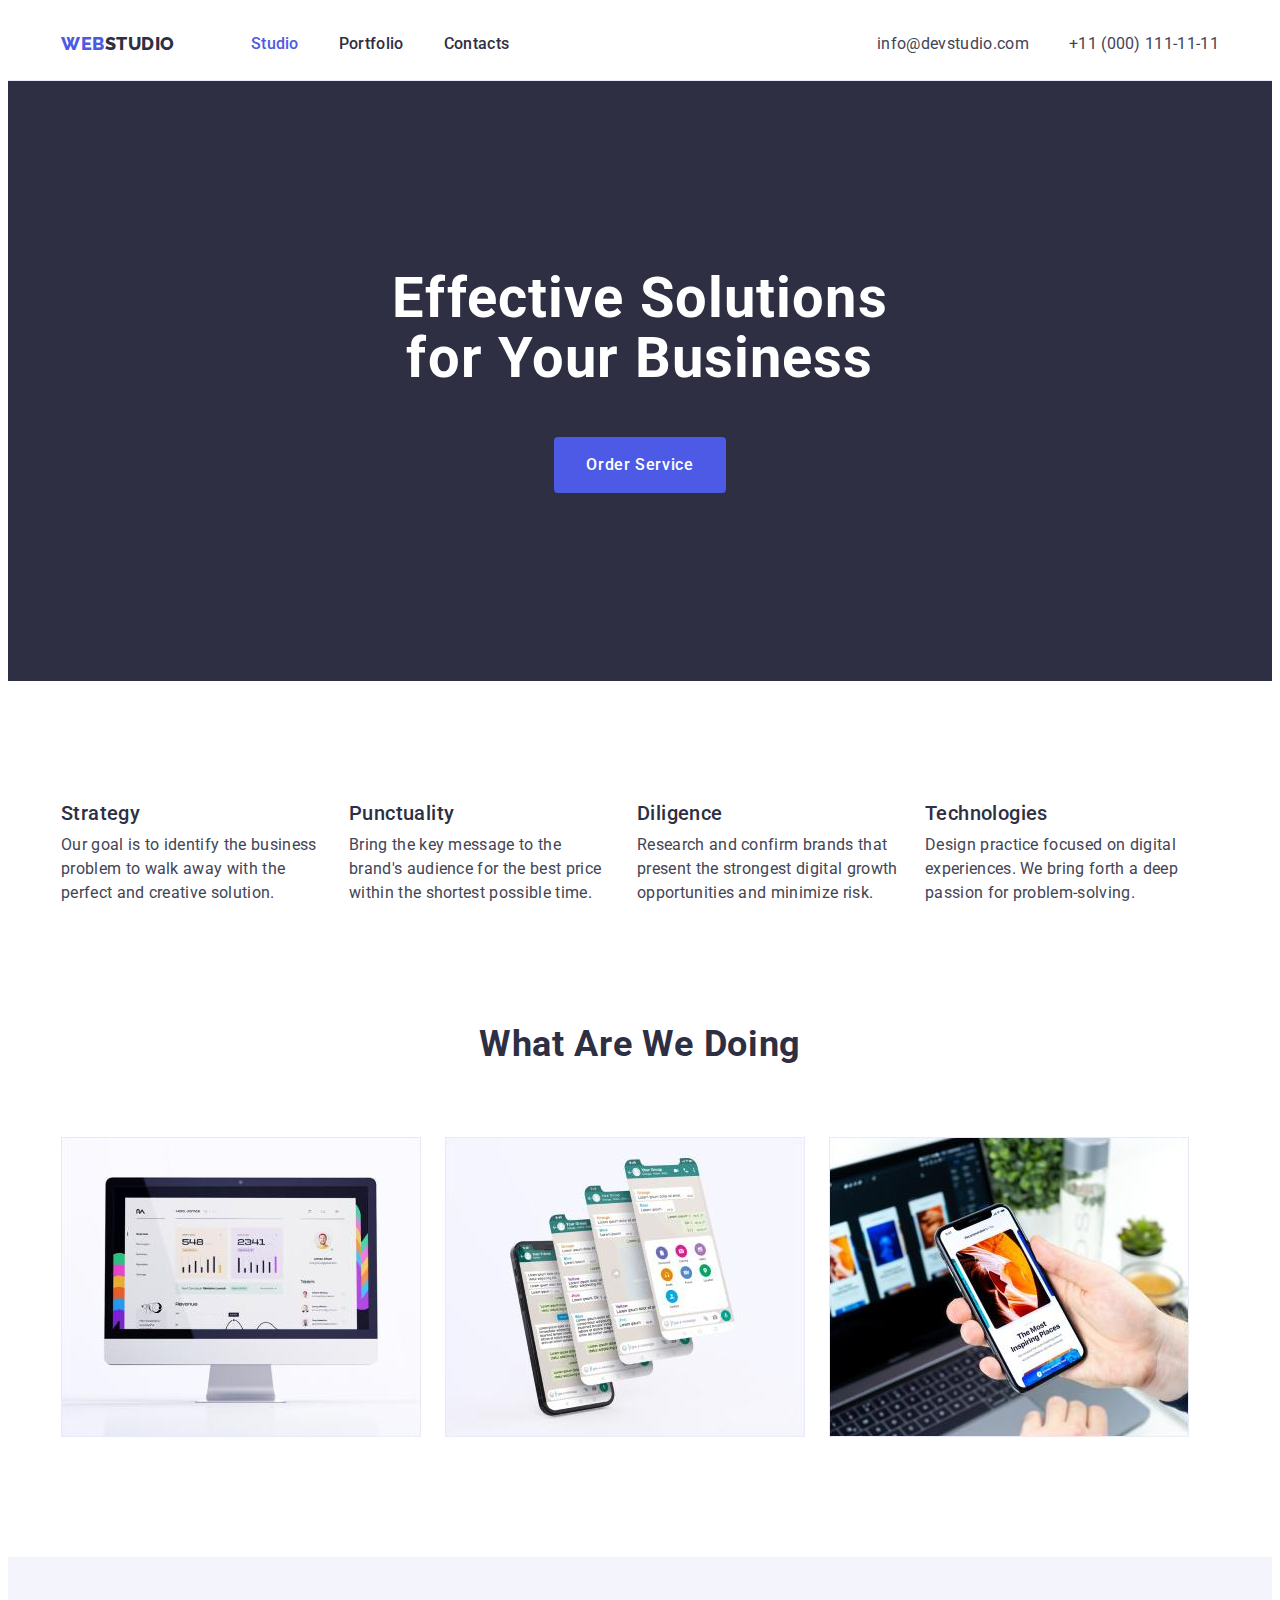
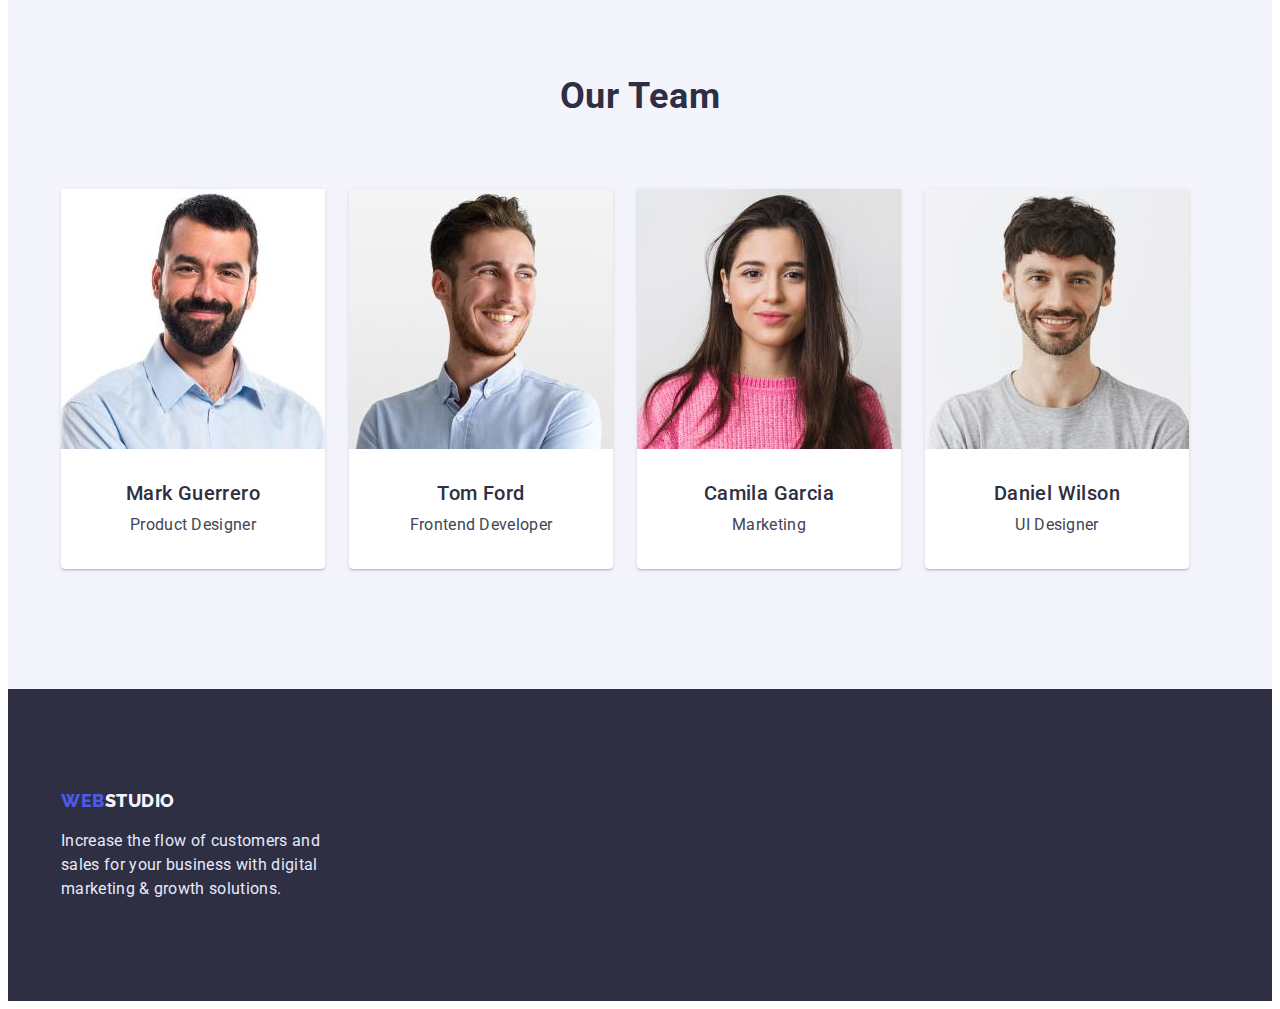
==== index.html @ e49eb693 "Initial commit" ====
<!DOCTYPE html>
<html lang="en">
	<head>
		<meta charset="UTF-8" />
		<meta http-equiv="X-UA-Compatible" content="IE=edge" />
		<meta name="viewport" content="width=device-width, initial-scale=1.0" />
		<title>WebStudio</title>
		<link
			href="https://fonts.googleapis.com/css2?family=Raleway:wght@800&family=Roboto:wght@400;500;700;900&display=swap"
			rel="stylesheet"
		/>
		<link
			rel="stylesheet"
			href="https://cdnjs.cloudflare.com/ajax/libs/modern-normalize/1.1.0/modern-normalize.min.css"
			integrity="sha512-wpPYUAdjBVSE4KJnH1VR1HeZfpl1ub8YT/NKx4PuQ5NmX2tKuGu6U/JRp5y+Y8XG2tV+wKQpNHVUX03MfMFn9Q=="
			crossorigin="anonymous"
			referrerpolicy="no-referrer"
		/>
		<link rel="stylesheet" href="./css/styles.css" />
	</head>
	<body>
		<header class="nav">
			<div class="main-nav container">
				<nav class="page-nav">
					<a href="./index.html" target="_parent" class="logo-primary">Web<span class="logo-secondary">Studio</span></a>
					<ul class="page-nav list">
						<li class="item">
							<a href="./index.html" target="_parent" class="page-nav-link current">Studio</a>
						</li>
						<li class="item">
							<a href="./portfolio.html" target="_parent" class="page-nav-link">Portfolio</a>
						</li>
						<li class="item">
							<a href="" target="_parent" class="page-nav-link">Contacts</a>
						</li>
					</ul>
				</nav>
				<address class="address-nav">
					<ul class="address list">
						<li class="item">
							<a href="mailto:info@devstudio.com" class="address-link">info@devstudio.com</a>
						</li>
						<li class="item">
							<a href="tel:+110001111111" class="address-link">+11 (000) 111-11-11</a>
						</li>
					</ul>
				</address>
			</div>
		</header>
		<main>
			<section class="hero">
				<div class="container">
					<h1 class="hero-title">Effective Solutions for Your Business</h1>
					<button type="button" class="button">Order Service</button>
				</div>
			</section>
			<section class="section">
				<div class="container">
					<h2 class="section-title visually-hidden">Our strengths</h2>
					<ul class="strenghths list">
						<li class="item">
							<h3 class="paragraph-title">Strategy</h3>
							<p class="paragraph">
								Our goal is to identify the business problem to walk away with the perfect and creative solution.
							</p>
						</li>
						<li class="item">
							<h3 class="paragraph-title">Punctuality</h3>
							<p class="paragraph">
								Bring the key message to the brand's audience for the best price within the shortest possible time.
							</p>
						</li>
						<li class="item">
							<h3 class="paragraph-title">Diligence</h3>
							<p class="paragraph">
								Research and confirm brands that present the strongest digital growth opportunities and minimize risk.
							</p>
						</li>
						<li class="item">
							<h3 class="paragraph-title">Technologies</h3>
							<p class="paragraph">
								Design practice focused on digital experiences. We bring forth a deep passion for problem-solving.
							</p>
						</li>
					</ul>
				</div>
			</section>
			<section class="section examples">
				<div class="container"
					><h2 class="section-title examples">What are we doing</h2>
					<ul class="photos list">
						<li class="item">
							<img src="./images/imgdesktop.jpg" alt="Desctop apps" width="360" />
						</li>
						<li class="item">
							<img src="./images/imgphone.jpg" alt="Mobile phones" width="360" />
						</li>
						<li class="item">
							<img src="./images/imgdesign.jpg" alt="Mobile design" width="360" />
						</li> </ul
				></div>
			</section>
			<section class="section team">
				<div class="container"
					><h2 class="section-title team">Our Team</h2>
					<ul class="personnel list">
						<li class="item">
							<img class="photo" src="./images/imgmark.jpg" alt="Mark Guerrero" width="264" />
							<div class="name-tag">
								<h3 class="name">Mark Guerrero</h3>
								<p class="job">Product Designer</p>
							</div>
						</li>
						<li class="item">
							<img class="photo" src="./images/imgtom.jpg" alt="Tom Ford" width="264" />
							<div class="name-tag">
								<h3 class="name">Tom Ford</h3>
								<p class="job">Frontend Developer</p>
							</div>
						</li>
						<li class="item">
							<img class="photo" src="./images/imgcamila.jpg" alt="Camila Garcia" width="264" />
							<div class="name-tag">
								<h3 class="name">Camila Garcia</h3>
								<p class="job">Marketing</p>
							</div>
						</li>
						<li class="item">
							<img class="photo" src="./images/imgdaniel.jpg" alt="Daniel Wilson" width="264" />
							<div class="name-tag">
								<h3 class="name">Daniel Wilson</h3>
								<p class="job">UI Designer</p>
							</div>
						</li>
					</ul>
				</div>
			</section>
		</main>
		<footer class="footer">
			<div class="container">
				<a href="./index.html" target="_parent" class="logo-primary-footer"
					>Web<span class="logo-secondary-footer">Studio</span></a
				>
				<p class="paragraph-footer">
					Increase the flow of customers and sales for your business with digital marketing & growth solutions.
				</p>
			</div>
		</footer>
	</body>
</html>
---- css/styles.css ----
:root {
	--brand-color: #4d5ae5;
	--pressed-state: #404bbf;
	--dark-color: #2e2f42;
	--success-color: #31d0aa;
	--text-color: #434455;
	--subtle-text-color: #8e8f99;
	--accent-color: #e7e9fc;
	--light-color: #f4f4fd;
	--modal-overlay-color: #2e2f42;
	--hero-background-color: #2e2f42;
	--white-color: #ffffff;
}

/* Утилиты */

body {
	color: var(--text-color);
	background-color: var(--white-color);

	font-family: "Roboto", sans-serif;
	font-size: 16px;
}

h1,
h2,
h3,
h4,
h5,
h6 {
	margin-top: 0px;
	margin-bottom: 0px;
}

p {
	margin-top: 0px;
	margin-bottom: 0px;
}

.section {
	padding-top: 120px;
	padding-bottom: 120px;
}

.list {
	padding: 0px;
	margin: 0px;

	list-style: none;
}

.container {
	margin-left: auto;
	margin-right: auto;
	padding: 0px 15px;
	width: 1158px;
}

img {
	display: block;
}

/* Hidden */
.visually-hidden {
	position: absolute;
	width: 1px;
	height: 1px;
	margin: -1px;
	border: 0;
	padding: 0;

	white-space: nowrap;
	clip-path: inset(100%);
	clip: rect(0 0 0 0);
	overflow: hidden;
}

/* Header */

.nav {
	border-bottom: 1px solid var(--accent-color);
}

.main-nav {
	display: flex;
	align-items: center;
}

.logo-primary {
	margin-right: 76px;
	padding-top: 24px;
	padding-bottom: 24px;

	color: var(--brand-color);

	font-family: "Raleway", sans-serif;
	font-weight: 800;
	font-size: 18px;
	line-height: 1.33;
	letter-spacing: 0.03em;
	text-transform: uppercase;
	text-decoration: none;
}

.logo-secondary {
	color: var(--dark-color);

	font-family: "Raleway", sans-serif;
	font-weight: 800;
	font-size: 18px;
	line-height: 1.33;
	letter-spacing: 0.03em;
	text-transform: uppercase;
	text-decoration: none;
}

.page-nav {
	display: flex;
	align-items: center;
}

.page-nav.list {
	display: flex;
}

.page-nav .item:not(:last-child) {
	margin-right: 40px;
}

.page-nav-link {
	display: block;
	padding-top: 24px;
	padding-bottom: 24px;

	color: var(--dark-color);

	font-weight: 500;
	line-height: 1.5;
	text-decoration: none;
	letter-spacing: 0.02em;
}

.page-nav-link.current {
	color: var(--brand-color);
}

.address-nav {
	margin-left: auto;
}

.address.list {
	display: flex;
}

.address.list .item:not(:last-child) {
	margin-right: 40px;
}

.address-link {
	color: var(--text-color);
	font-style: normal;
	font-weight: 400;
	line-height: 1.5;
	text-decoration: none;
	letter-spacing: 0.02em;
}

.page-nav-link:hover,
.address-link:hover,
.page-nav-link:focus,
.address-link:focus {
	color: var(--pressed-state);
}

/* Hero */
.hero {
	padding-top: 188px;
	padding-bottom: 188px;
	background: var(--dark-color);
	text-align: center;
}
.hero-title {
	display: block;
	margin-top: 0px;
	margin-bottom: 48px;
	margin-left: auto;
	margin-right: auto;
	width: 496px;

	color: var(--white-color);

	background-color: var(--dark-color);
	font-size: 56px;
	line-height: 1.07;
	letter-spacing: 0.02em;
}

/* Buttons */
.button {
	border-radius: 4px;
	padding: 16px 32px;
	min-width: 169px;
	border-width: 0px;

	color: var(--white-color);
	background-color: var(--brand-color);

	font-family: inherit;
	font-weight: 500;
	font-size: 16px;
	line-height: 1.5;
	letter-spacing: 0.04em;
	cursor: pointer;
}
.button:hover,
.button:focus {
	color: var(--white-color);
	background-color: var(--pressed-state);
}

.filter-button {
	border-radius: 4px;
	padding: 12px 24px;
	border: 1px solid var(--accent-color);
	min-width: 69px;
	text-align: center;

	color: var(--brand-color);

	background-color: var(--light-color);
	font-family: inherit;
	font-weight: 500;
	font-size: 16px;
	line-height: 1.5;
	text-align: center;
	letter-spacing: 0.04em;
	cursor: pointer;
}

.filter-button:hover,
.filter-button:active {
	color: var(--white-color);
	background-color: var(--pressed-state);
	border: 1px solid transparent;
}

/* Our strengths */
.strenghths.list {
	display: flex;
}

.strenghths.list .item {
	width: 264px;
}

.strenghths.list .item:not(:last-child) {
	margin-right: 24px;
}

.paragraph-title {
	margin-bottom: 8px;
}

.paragraph-title,
.name {
	color: var(--dark-color);
	font-weight: 500;
	font-size: 20px;
	line-height: 1.2;
	letter-spacing: 0.02em;
}

.paragraph {
	line-height: 1.5;
	letter-spacing: 0.02em;
}

/*Examples*/

.photos.list {
	display: flex;
}

.photos.list .item:not(:last-child) {
	margin-right: 24px;
}

.section.examples {
	padding-top: 0px;
}

.section-title.examples {
	margin-bottom: 72px;
}

/* Team */

.personnel.list {
	display: flex;
}

.personnel.list .item:not(:last-child) {
	margin-right: 24px;
}

.name-tag {
	padding: 32px 16px;
	text-align: center;
}

.personnel.list .item {
	background-color: var(--white-color);
	width: 264px;
	border-radius: 0px 0px 4px 4px;
	box-shadow: 0px 1px 6px rgba(46, 47, 66, 0.08), 0px 1px 1px rgba(46, 47, 66, 0.16), 0px 2px 1px rgba(46, 47, 66, 0.08);
}

.team {
	background: var(--light-color);
}

.job {
	line-height: 1.5;
	letter-spacing: 0.02em;
}

.section-title.team {
	margin-bottom: 72px;
}

.name {
	margin-bottom: 8px;
}

/* Sections */

.section-title {
	color: var(--dark-color);
	font-size: 36px;
	line-height: 1.11;
	text-align: center;
	text-transform: capitalize;
	letter-spacing: 0.02em;
}

.section.portfolio {
	padding-top: 96px;
}

/* Filters */

.filter.list {
	display: flex;
	justify-content: center;
	gap: 24px;
	margin-bottom: 72px;
}

/* Portfolio photos list */

.portfolio-photos.list {
	display: flex;
	flex-wrap: wrap;
}

.portfolio-photo {
	width: 360px;
	margin-right: 24px;
	margin-bottom: 48px;
}

.portfolio-photo:nth-child(3n) {
	margin-right: 0px;
}

.portfolio-photo:nth-last-child(-n + 3) {
	margin-bottom: 0px;
}

.card-name {
	border: 1px solid var(--accent-color);
	border-width: 0px 1px 1px;

	padding-left: 16px;
	padding-top: 32px;
	padding-bottom: 32px;
}

.portfolio-img {
}

/* Footer */

.footer {
	background: var(--dark-color);
	padding: 100px 0px;
}

.logo-primary-footer {
	display: block;
	margin-bottom: 16px;

	color: var(--brand-color);

	background-color: var(--dark-color);
	font-family: "Raleway", sans-serif;
	font-weight: 800;
	font-size: 18px;
	line-height: 1.33;
	letter-spacing: 0.03em;
	text-transform: uppercase;
	text-decoration: none;
}

.logo-secondary-footer {
	color: var(--light-color);
	font-family: "Raleway", sans-serif;
	font-weight: 800;
	font-size: 18px;
	line-height: 1.33;
	letter-spacing: 0.03em;
	text-transform: uppercase;
	text-decoration: none;
}

.paragraph-footer {
	width: 264px;

	color: var(--accent-color);

	background-color: var(--dark-color);
	font-size: 16px;
	line-height: 1.5;
	letter-spacing: 0.02em;
}
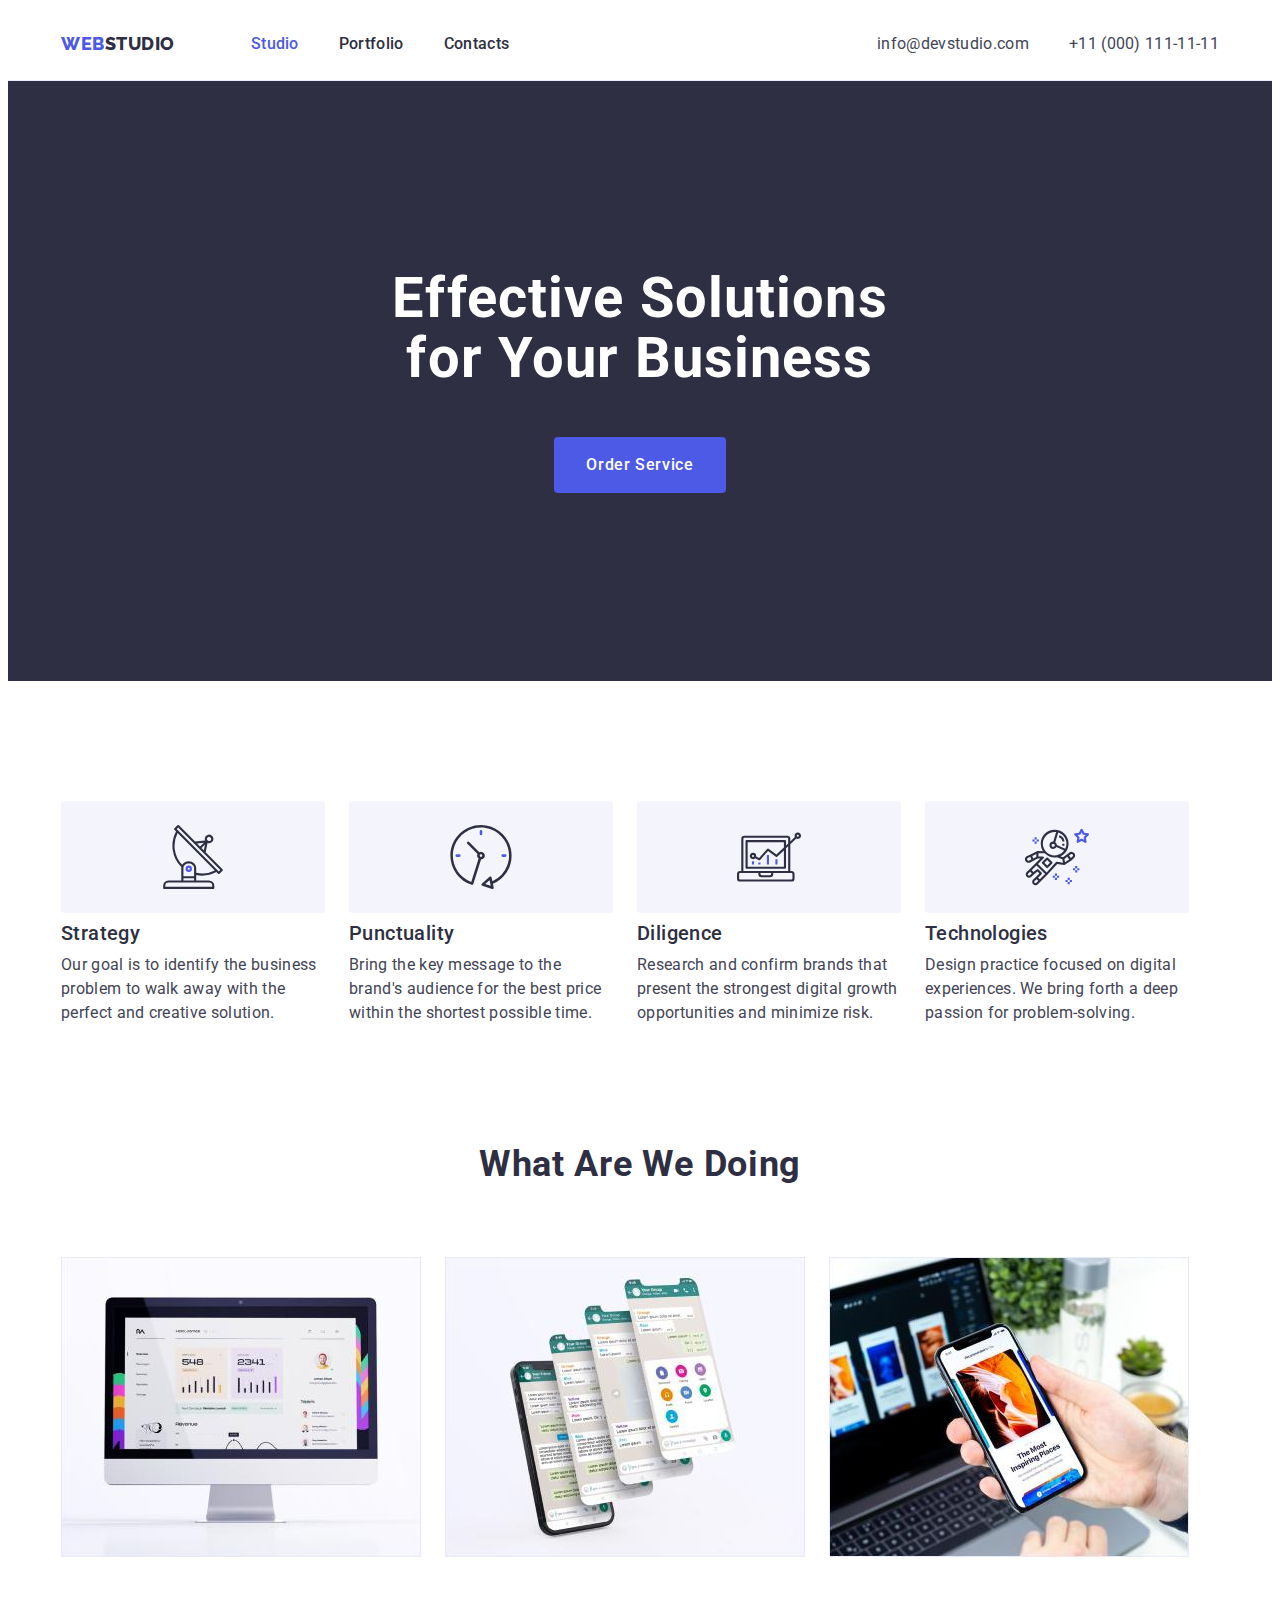
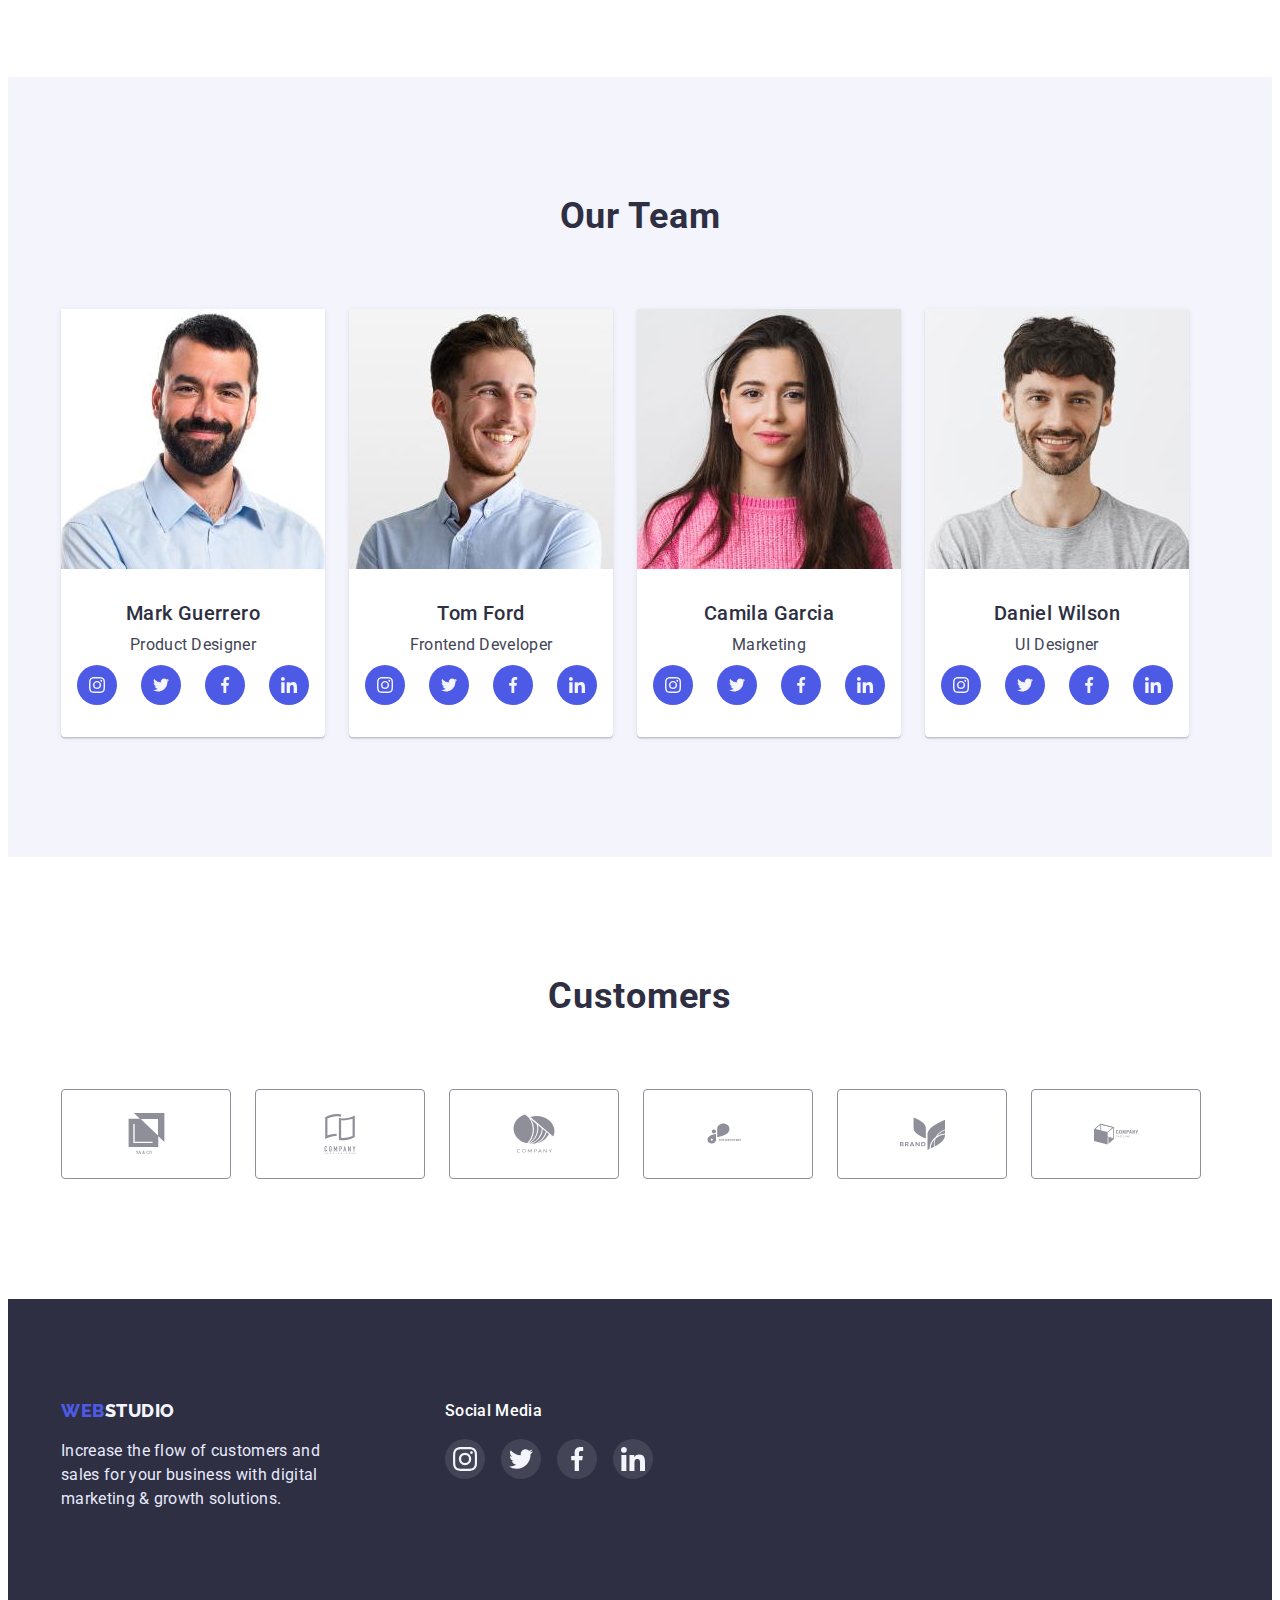
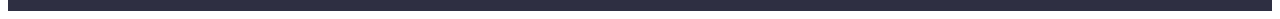
==== commit 192a7df1: "final" ====
--- a/index.html
+++ b/index.html
@@ -48,7 +48,7 @@
 			</div>
 		</header>
 		<main>
-			<section class="hero">
+			<section class="hero overlay">
 				<div class="container">
 					<h1 class="hero-title">Effective Solutions for Your Business</h1>
 					<button type="button" class="button">Order Service</button>
@@ -58,25 +58,45 @@
 				<div class="container">
 					<h2 class="section-title visually-hidden">Our strengths</h2>
 					<ul class="strenghths list">
-						<li class="item">
+						<li class="item antenna">
+							<div class="item-icon">
+								<svg class="strenghths-icon">
+									<use href="./images/symbol-defs.svg#icon-antenna" width="64px" height="64px"></use>
+								</svg>
+							</div>
 							<h3 class="paragraph-title">Strategy</h3>
 							<p class="paragraph">
 								Our goal is to identify the business problem to walk away with the perfect and creative solution.
 							</p>
 						</li>
-						<li class="item">
+						<li class="item clock">
+							<div class="item-icon">
+								<svg class="strenghths-icon">
+									<use href="./images/symbol-defs.svg#icon-clock" width="64px" height="64px"></use>
+								</svg>
+							</div>
 							<h3 class="paragraph-title">Punctuality</h3>
 							<p class="paragraph">
 								Bring the key message to the brand's audience for the best price within the shortest possible time.
 							</p>
 						</li>
-						<li class="item">
+						<li class="item diagram">
+							<div class="item-icon">
+								<svg class="strenghths-icon">
+									<use href="./images/symbol-defs.svg#icon-diagram" width="64px" height="64px"></use>
+								</svg>
+							</div>
 							<h3 class="paragraph-title">Diligence</h3>
 							<p class="paragraph">
 								Research and confirm brands that present the strongest digital growth opportunities and minimize risk.
 							</p>
 						</li>
-						<li class="item">
+						<li class="item astronaut">
+							<div class="item-icon">
+								<svg class="strenghths-icon">
+									<use href="./images/symbol-defs.svg#icon-astronaut" width="64px" height="64px"></use>
+								</svg>
+							</div>
 							<h3 class="paragraph-title">Technologies</h3>
 							<p class="paragraph">
 								Design practice focused on digital experiences. We bring forth a deep passion for problem-solving.
@@ -109,6 +129,29 @@
 							<div class="name-tag">
 								<h3 class="name">Mark Guerrero</h3>
 								<p class="job">Product Designer</p>
+								<ul class="social-links list">
+									<li
+										><a href="" class="social-link">
+											<svg class="link-icon" width="16px" height="16px">
+												<use href="./images/symbol-defs.svg#icon-instagram"></use>
+											</svg> </a
+									></li>
+									<li
+										><a href="" class="social-link"
+											><svg class="link-icon" width="16px" height="16px">
+												<use href="./images/symbol-defs.svg#icon-twitter"></use></svg></a
+									></li>
+									<li
+										><a href="" class="social-link"
+											><svg class="link-icon" width="16px" height="16px">
+												<use href="./images/symbol-defs.svg#icon-facebook"></use></svg></a
+									></li>
+									<li
+										><a href="" class="social-link"
+											><svg class="link-icon" width="16px" height="16px">
+												<use href="./images/symbol-defs.svg#icon-linkedin"></use></svg></a
+									></li>
+								</ul>
 							</div>
 						</li>
 						<li class="item">
@@ -116,6 +159,29 @@
 							<div class="name-tag">
 								<h3 class="name">Tom Ford</h3>
 								<p class="job">Frontend Developer</p>
+								<ul class="social-links list">
+									<li
+										><a href="" class="social-link">
+											<svg class="link-icon" width="16px" height="16px">
+												<use href="./images/symbol-defs.svg#icon-instagram"></use>
+											</svg> </a
+									></li>
+									<li
+										><a href="" class="social-link"
+											><svg class="link-icon" width="16px" height="16px">
+												<use href="./images/symbol-defs.svg#icon-twitter"></use></svg></a
+									></li>
+									<li
+										><a href="" class="social-link"
+											><svg class="link-icon" width="16px" height="16px">
+												<use href="./images/symbol-defs.svg#icon-facebook"></use></svg></a
+									></li>
+									<li
+										><a href="" class="social-link"
+											><svg class="link-icon" width="16px" height="16px">
+												<use href="./images/symbol-defs.svg#icon-linkedin"></use></svg></a
+									></li>
+								</ul>
 							</div>
 						</li>
 						<li class="item">
@@ -123,6 +189,29 @@
 							<div class="name-tag">
 								<h3 class="name">Camila Garcia</h3>
 								<p class="job">Marketing</p>
+								<ul class="social-links list">
+									<li
+										><a href="" class="social-link">
+											<svg class="link-icon" width="16px" height="16px">
+												<use href="./images/symbol-defs.svg#icon-instagram"></use>
+											</svg> </a
+									></li>
+									<li
+										><a href="" class="social-link"
+											><svg class="link-icon" width="16px" height="16px">
+												<use href="./images/symbol-defs.svg#icon-twitter"></use></svg></a
+									></li>
+									<li
+										><a href="" class="social-link"
+											><svg class="link-icon" width="16px" height="16px">
+												<use href="./images/symbol-defs.svg#icon-facebook"></use></svg></a
+									></li>
+									<li
+										><a href="" class="social-link"
+											><svg class="link-icon" width="16px" height="16px">
+												<use href="./images/symbol-defs.svg#icon-linkedin"></use></svg></a
+									></li>
+								</ul>
 							</div>
 						</li>
 						<li class="item">
@@ -130,20 +219,115 @@
 							<div class="name-tag">
 								<h3 class="name">Daniel Wilson</h3>
 								<p class="job">UI Designer</p>
-							</div>
-						</li>
+								<ul class="social-links list">
+									<li
+										><a href="" class="social-link">
+											<svg class="link-icon" width="16px" height="16px">
+												<use href="./images/symbol-defs.svg#icon-instagram"></use>
+											</svg> </a
+									></li>
+									<li
+										><a href="" class="social-link"
+											><svg class="link-icon" width="16px" height="16px">
+												<use href="./images/symbol-defs.svg#icon-twitter"></use></svg></a
+									></li>
+									<li
+										><a href="" class="social-link"
+											><svg class="link-icon" width="16px" height="16px">
+												<use href="./images/symbol-defs.svg#icon-facebook"></use></svg></a
+									></li>
+									<li
+										><a href="" class="social-link"
+											><svg class="link-icon" width="16px" height="16px">
+												<use href="./images/symbol-defs.svg#icon-linkedin"></use></svg></a
+									></li>
+								</ul>
+							</div>
+						</li>
+					</ul>
+				</div>
+			</section>
+			<section class="section">
+				<div class="container">
+					<h2 class="section-title customers">customers</h2>
+					<ul class="customers list">
+						<li>
+							<a href="" class="customers-link">
+								<svg class="customers-icon" width="41px" height="46.97px">
+									<use href="./images/symbol-defs.svg#icon-group"></use>
+								</svg>
+							</a>
+						</li>
+						<li
+							><a href="" class="customers-link">
+								<svg class="customers-icon" width="40px" height="52px">
+									<use href="./images/symbol-defs.svg#icon-group-1"></use>
+								</svg> </a
+						></li>
+						<li
+							><a href="" class="customers-link">
+								<svg class="customers-icon" width="44px" height="41px">
+									<use href="./images/symbol-defs.svg#icon-group-2"></use>
+								</svg> </a
+						></li>
+						<li
+							><a href="" class="customers-link">
+								<svg class="customers-icon" width="84px" height="41px">
+									<use href="./images/symbol-defs.svg#icon-group-3"></use>
+								</svg> </a
+						></li>
+						<li class="customers-item">
+							<a href="" class="customers-link">
+								<svg class="customers-icon" width="63px" height="45px">
+									<use href="./images/symbol-defs.svg#icon-group-4"></use>
+								</svg> </a
+						></li>
+						<li
+							><a href="" class="customers-link">
+								<svg class="customers-icon" width="94px" height="44px">
+									<use href="./images/symbol-defs.svg#icon-group-6"></use>
+								</svg> </a
+						></li>
 					</ul>
 				</div>
 			</section>
 		</main>
 		<footer class="footer">
 			<div class="container">
-				<a href="./index.html" target="_parent" class="logo-primary-footer"
-					>Web<span class="logo-secondary-footer">Studio</span></a
-				>
-				<p class="paragraph-footer">
-					Increase the flow of customers and sales for your business with digital marketing & growth solutions.
-				</p>
+				<div class="motto">
+					<a href="./index.html" target="_parent" class="logo-primary-footer"
+						>Web<span class="logo-secondary-footer">Studio</span></a
+					>
+					<p class="paragraph-footer">
+						Increase the flow of customers and sales for your business with digital marketing & growth solutions.
+					</p>
+				</div>
+				<div class="footer-social">
+					<p class="footer-subtitle">Social Media</p>
+					<ul class="footer-social list">
+						<li
+							><a href="" class="footer-social-link">
+								<svg class="footer-link-icon" width="24px" height="24px">
+									<use href="./images/symbol-defs.svg#icon-instagram"></use>
+								</svg> </a
+						></li>
+						<li
+							><a href="" class="footer-social-link"
+								><svg class="footer-link-icon" width="24px" height="24px">
+									<use href="./images/symbol-defs.svg#icon-twitter"></use></svg></a
+						></li>
+						<li
+							><a href="" class="footer-social-link"
+								><svg class="footer-link-icon" width="24px" height="24px">
+									<use href="./images/symbol-defs.svg#icon-facebook"></use></svg></a
+						></li>
+						<li
+							><a href="" class="footer-social-link"
+								><svg class="footer-link-icon" width="24px" height="24px">
+									<use href="./images/symbol-defs.svg#icon-linkedin"></use></svg></a
+						></li>
+					</ul>
+				</div>
 			</div>
 		</footer>
 	</body>
--- a/css/styles.css
+++ b/css/styles.css
@@ -176,9 +176,18 @@
 .hero {
 	padding-top: 188px;
 	padding-bottom: 188px;
-	background: var(--dark-color);
+
+	background-color: var(--dark-color);
 	text-align: center;
 }
+
+.overlay {
+	background-image: linear-gradient(rgba(46, 47, 66, 0.7), rgba(46, 47, 66, 0.7)), url(../images/office-bg.jpg);
+	background-size: 1440px;
+	background-repeat: no-repeat;
+	background-position: center;
+}
+
 .hero-title {
 	display: block;
 	margin-top: 0px;
@@ -189,7 +198,6 @@
 
 	color: var(--white-color);
 
-	background-color: var(--dark-color);
 	font-size: 56px;
 	line-height: 1.07;
 	letter-spacing: 0.02em;
@@ -242,6 +250,7 @@
 	color: var(--white-color);
 	background-color: var(--pressed-state);
 	border: 1px solid transparent;
+	box-shadow: 0px 4px 4px rgba(0, 0, 0, 0.15);
 }
 
 /* Our strengths */
@@ -255,6 +264,24 @@
 
 .strenghths.list .item:not(:last-child) {
 	margin-right: 24px;
+}
+
+.strenghths.list .item-icon {
+	display: flex;
+	content: "";
+	width: 264px;
+	height: 112px;
+	margin-bottom: 8px;
+	border-radius: 4px;
+
+	background-color: var(--light-color);
+}
+
+.strenghths-icon {
+	display: block;
+	margin: auto;
+	width: 64px;
+	height: 64px;
 }
 
 .paragraph-title {
@@ -322,6 +349,7 @@
 .job {
 	line-height: 1.5;
 	letter-spacing: 0.02em;
+	margin-bottom: 8px;
 }
 
 .section-title.team {
@@ -332,6 +360,30 @@
 	margin-bottom: 8px;
 }
 
+.social-links.list {
+	display: flex;
+	width: 232px;
+	height: 40px;
+	gap: 24px;
+}
+
+.link-icon {
+	margin: 12px 12px;
+}
+
+.social-link {
+	display: block;
+	background-color: var(--brand-color);
+	border-radius: 50%;
+
+	height: 40px;
+	width: 40px;
+}
+
+.social-link:hover,
+.social-link:focus {
+	background-color: var(--pressed-state);
+}
 /* Sections */
 
 .section-title {
@@ -347,6 +399,43 @@
 	padding-top: 96px;
 }
 
+/* Customers */
+
+.section-title.customers {
+	margin-bottom: 72px;
+}
+
+.customers.list {
+	display: flex;
+
+	gap: 24px;
+}
+
+.customers-icon {
+	display: block;
+	margin: auto;
+	align-items: center;
+	fill: var(--subtle-text-color);
+}
+
+.customers-link {
+	display: flex;
+	width: 168px;
+	height: 88px;
+
+	border: 1px solid var(--subtle-text-color);
+	border-radius: 4px;
+}
+
+.customers-link:hover,
+.customers-link:focus {
+	border: 1px solid var(--pressed-state);
+}
+
+.customers-icon:hover,
+.customers-icon:focus {
+	fill: var(--pressed-state);
+}
 /* Filters */
 
 .filter.list {
@@ -367,6 +456,10 @@
 	width: 360px;
 	margin-right: 24px;
 	margin-bottom: 48px;
+}
+
+.portfolio-photo:hover {
+	box-shadow: 0px 1px 6px rgba(46, 47, 66, 0.08), 0px 1px 1px rgba(46, 47, 66, 0.16), 0px 2px 1px rgba(46, 47, 66, 0.08);
 }
 
 .portfolio-photo:nth-child(3n) {
@@ -433,3 +526,45 @@
 	line-height: 1.5;
 	letter-spacing: 0.02em;
 }
+
+.footer-subtitle {
+	color: var(--white-color);
+	font-weight: 500;
+	font-size: 16px;
+	line-height: 1.5;
+	letter-spacing: 0.02em;
+
+	margin-bottom: 16px;
+}
+
+.motto {
+	margin-right: 120px;
+}
+
+.footer > .container {
+	display: flex;
+}
+
+.footer-social.list {
+	display: flex;
+	gap: 16px;
+	height: 40px;
+}
+
+.footer-social-link {
+	display: flex;
+	width: 40px;
+	height: 40px;
+	border-radius: 50%;
+	background-color: rgba(255, 255, 255, 0.1);
+}
+
+.footer-social-link:hover,
+.footer-social-link:focus {
+	background-color: var(--success-color);
+}
+
+.footer-link-icon {
+	display: block;
+	margin: auto;
+}
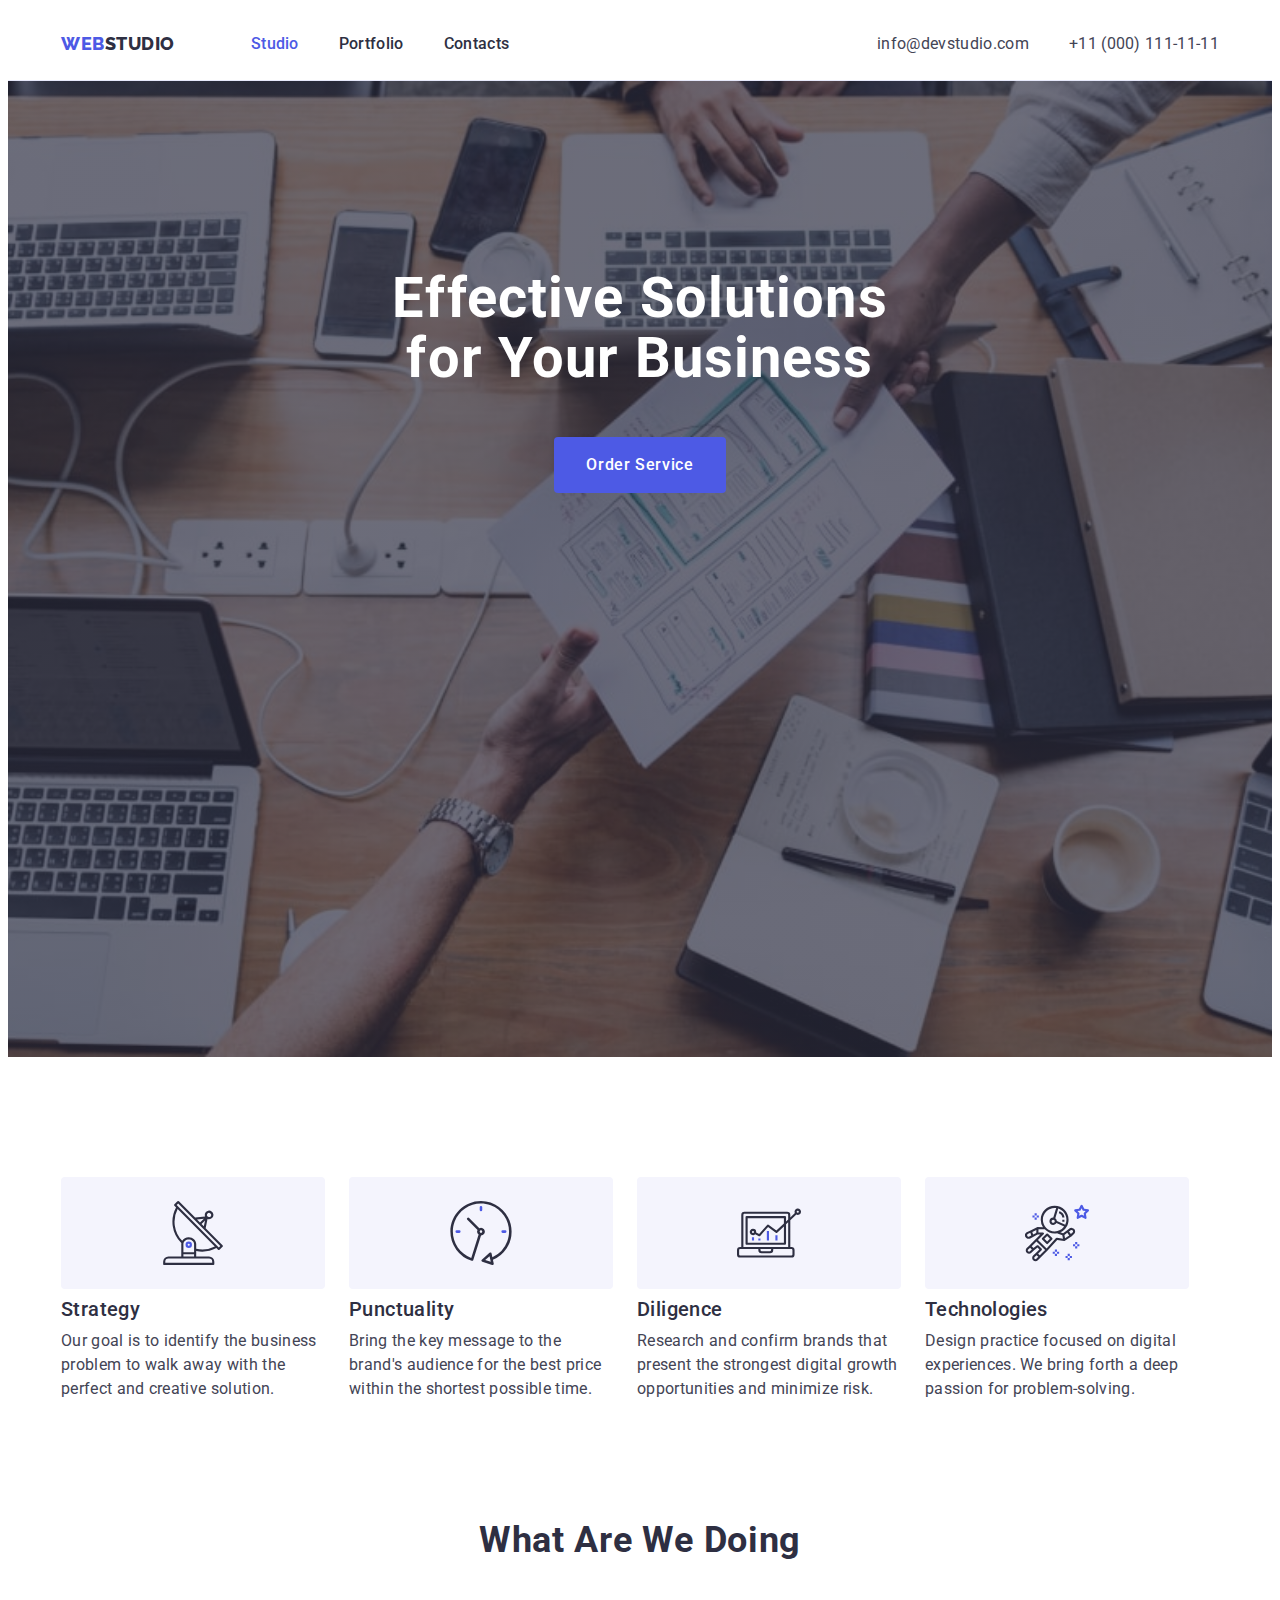
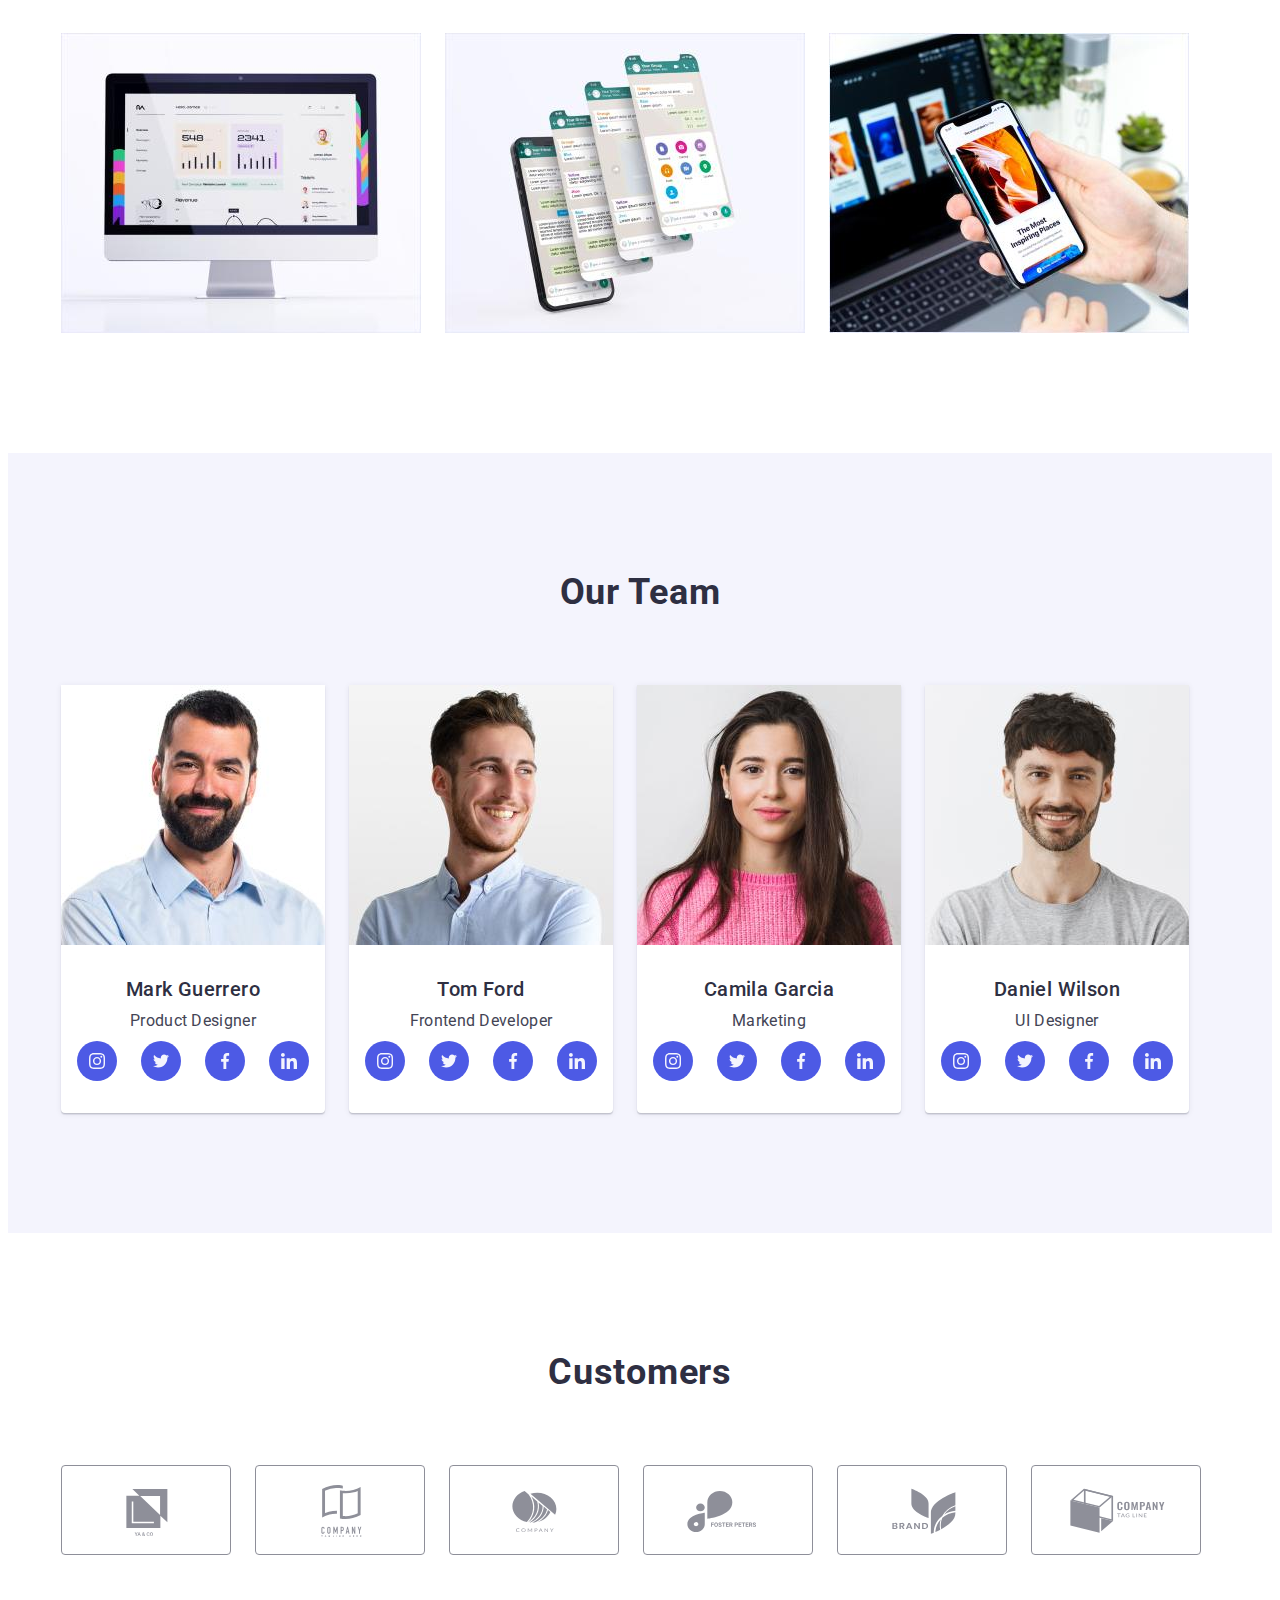
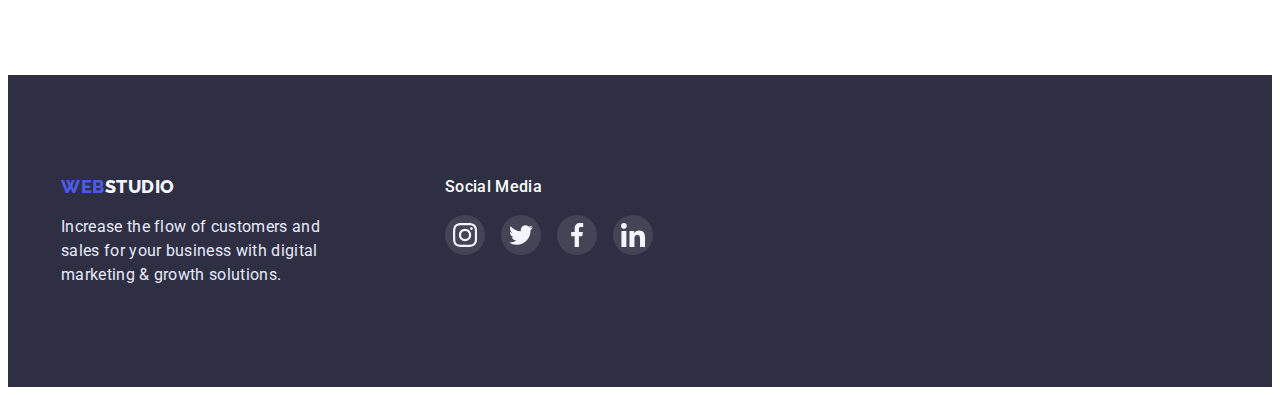
==== commit 577a994b: "final" ====
--- a/index.html
+++ b/index.html
@@ -253,39 +253,39 @@
 					<ul class="customers list">
 						<li>
 							<a href="" class="customers-link">
-								<svg class="customers-icon" width="41px" height="46.97px">
-									<use href="./images/symbol-defs.svg#icon-group"></use>
+								<svg class="customers-icon" width="104px" height="56px">
+									<use href="./images/symbol-defs.svg#icon-Logo"></use>
 								</svg>
 							</a>
 						</li>
 						<li
 							><a href="" class="customers-link">
-								<svg class="customers-icon" width="40px" height="52px">
-									<use href="./images/symbol-defs.svg#icon-group-1"></use>
+								<svg class="customers-icon" width="104px" height="56px">
+									<use href="./images/symbol-defs.svg#icon-Logo1"></use>
 								</svg> </a
 						></li>
 						<li
 							><a href="" class="customers-link">
-								<svg class="customers-icon" width="44px" height="41px">
-									<use href="./images/symbol-defs.svg#icon-group-2"></use>
+								<svg class="customers-icon" width="104px" height="56px">
+									<use href="./images/symbol-defs.svg#icon-Logo2"></use>
 								</svg> </a
 						></li>
 						<li
 							><a href="" class="customers-link">
-								<svg class="customers-icon" width="84px" height="41px">
-									<use href="./images/symbol-defs.svg#icon-group-3"></use>
-								</svg> </a
-						></li>
-						<li class="customers-item">
+								<svg class="customers-icon" width="104px" height="56px">
+									<use href="./images/symbol-defs.svg#icon-Logo3"></use>
+								</svg> </a
+						></li>
+						<li>
 							<a href="" class="customers-link">
-								<svg class="customers-icon" width="63px" height="45px">
-									<use href="./images/symbol-defs.svg#icon-group-4"></use>
+								<svg class="customers-icon" width="104px" height="56px">
+									<use href="./images/symbol-defs.svg#icon-Logo4"></use>
 								</svg> </a
 						></li>
 						<li
 							><a href="" class="customers-link">
-								<svg class="customers-icon" width="94px" height="44px">
-									<use href="./images/symbol-defs.svg#icon-group-6"></use>
+								<svg class="customers-icon" width="104px" height="56px">
+									<use href="./images/symbol-defs.svg#icon-Logo5"></use>
 								</svg> </a
 						></li>
 					</ul>
--- a/css/styles.css
+++ b/css/styles.css
@@ -183,9 +183,12 @@
 
 .overlay {
 	background-image: linear-gradient(rgba(46, 47, 66, 0.7), rgba(46, 47, 66, 0.7)), url(../images/office-bg.jpg);
-	background-size: 1440px;
+	background-size: cover;
 	background-repeat: no-repeat;
 	background-position: center;
+	max-width: 1440px;
+	height: 600px;
+	margin: 0 auto;
 }
 
 .hero-title {
@@ -246,7 +249,7 @@
 }
 
 .filter-button:hover,
-.filter-button:active {
+.filter-button:focus {
 	color: var(--white-color);
 	background-color: var(--pressed-state);
 	border: 1px solid transparent;
@@ -268,8 +271,8 @@
 
 .strenghths.list .item-icon {
 	display: flex;
-	content: "";
-	width: 264px;
+	align-items: center;
+	justify-content: center;
 	height: 112px;
 	margin-bottom: 8px;
 	border-radius: 4px;
@@ -278,8 +281,6 @@
 }
 
 .strenghths-icon {
-	display: block;
-	margin: auto;
 	width: 64px;
 	height: 64px;
 }
@@ -368,13 +369,15 @@
 }
 
 .link-icon {
-	margin: 12px 12px;
 }
 
 .social-link {
-	display: block;
+	display: flex;
 	background-color: var(--brand-color);
 	border-radius: 50%;
+
+	align-items: center;
+	justify-content: center;
 
 	height: 40px;
 	width: 40px;
@@ -412,29 +415,25 @@
 }
 
 .customers-icon {
-	display: block;
-	margin: auto;
+	fill: currentColor;
+}
+
+.customers-link {
+	display: flex;
 	align-items: center;
-	fill: var(--subtle-text-color);
-}
-
-.customers-link {
-	display: flex;
+	justify-content: center;
 	width: 168px;
 	height: 88px;
 
-	border: 1px solid var(--subtle-text-color);
+	color: var(--subtle-text-color);
+
+	border: 1px solid currentColor;
 	border-radius: 4px;
 }
 
 .customers-link:hover,
 .customers-link:focus {
-	border: 1px solid var(--pressed-state);
-}
-
-.customers-icon:hover,
-.customers-icon:focus {
-	fill: var(--pressed-state);
+	color: var(--pressed-state);
 }
 /* Filters */
 
@@ -458,7 +457,12 @@
 	margin-bottom: 48px;
 }
 
-.portfolio-photo:hover {
+.portfolio-link {
+	text-decoration: none;
+}
+
+.portfolio-link:hover,
+.portfolio-link:focus {
 	box-shadow: 0px 1px 6px rgba(46, 47, 66, 0.08), 0px 1px 1px rgba(46, 47, 66, 0.16), 0px 2px 1px rgba(46, 47, 66, 0.08);
 }
 
@@ -480,6 +484,10 @@
 }
 
 .portfolio-img {
+}
+
+.portfolio-link {
+	display: block;
 }
 
 /* Footer */
@@ -553,6 +561,8 @@
 
 .footer-social-link {
 	display: flex;
+	align-items: center;
+	justify-content: center;
 	width: 40px;
 	height: 40px;
 	border-radius: 50%;
@@ -563,8 +573,3 @@
 .footer-social-link:focus {
 	background-color: var(--success-color);
 }
-
-.footer-link-icon {
-	display: block;
-	margin: auto;
-}
